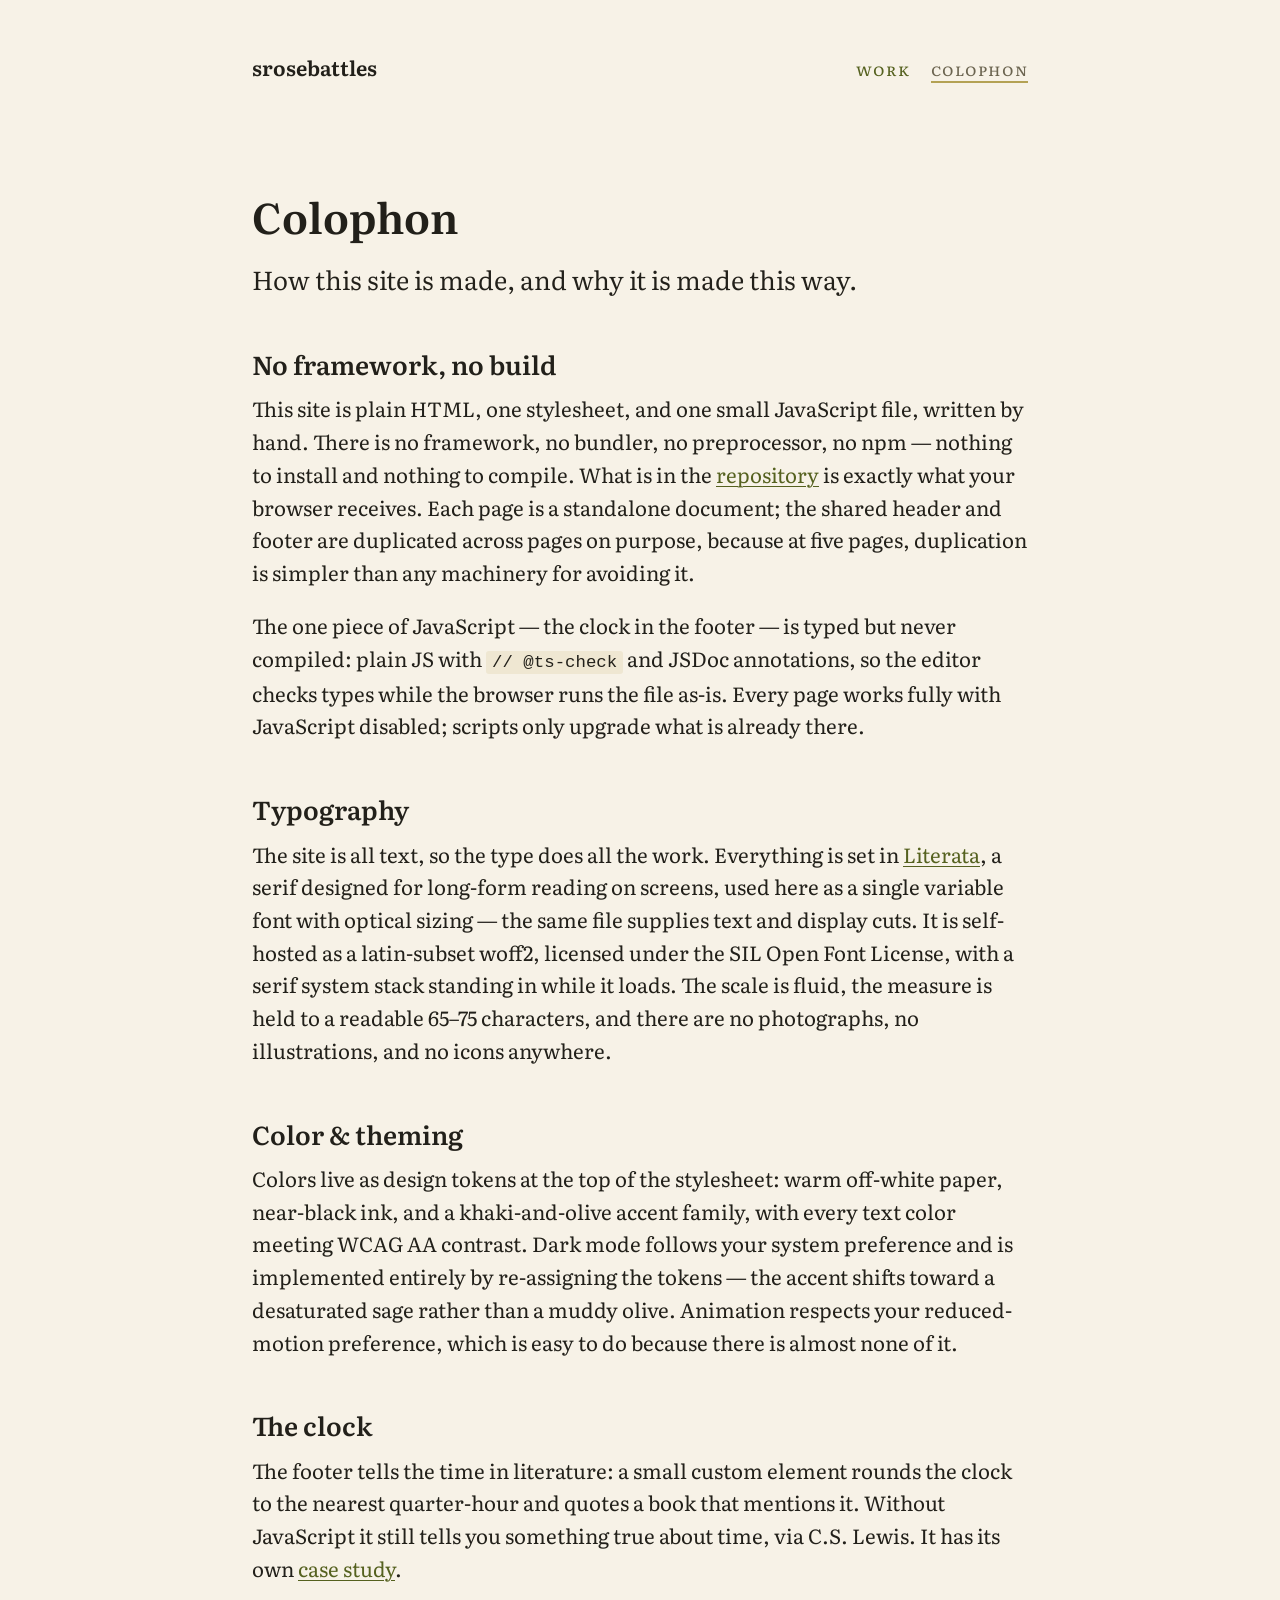
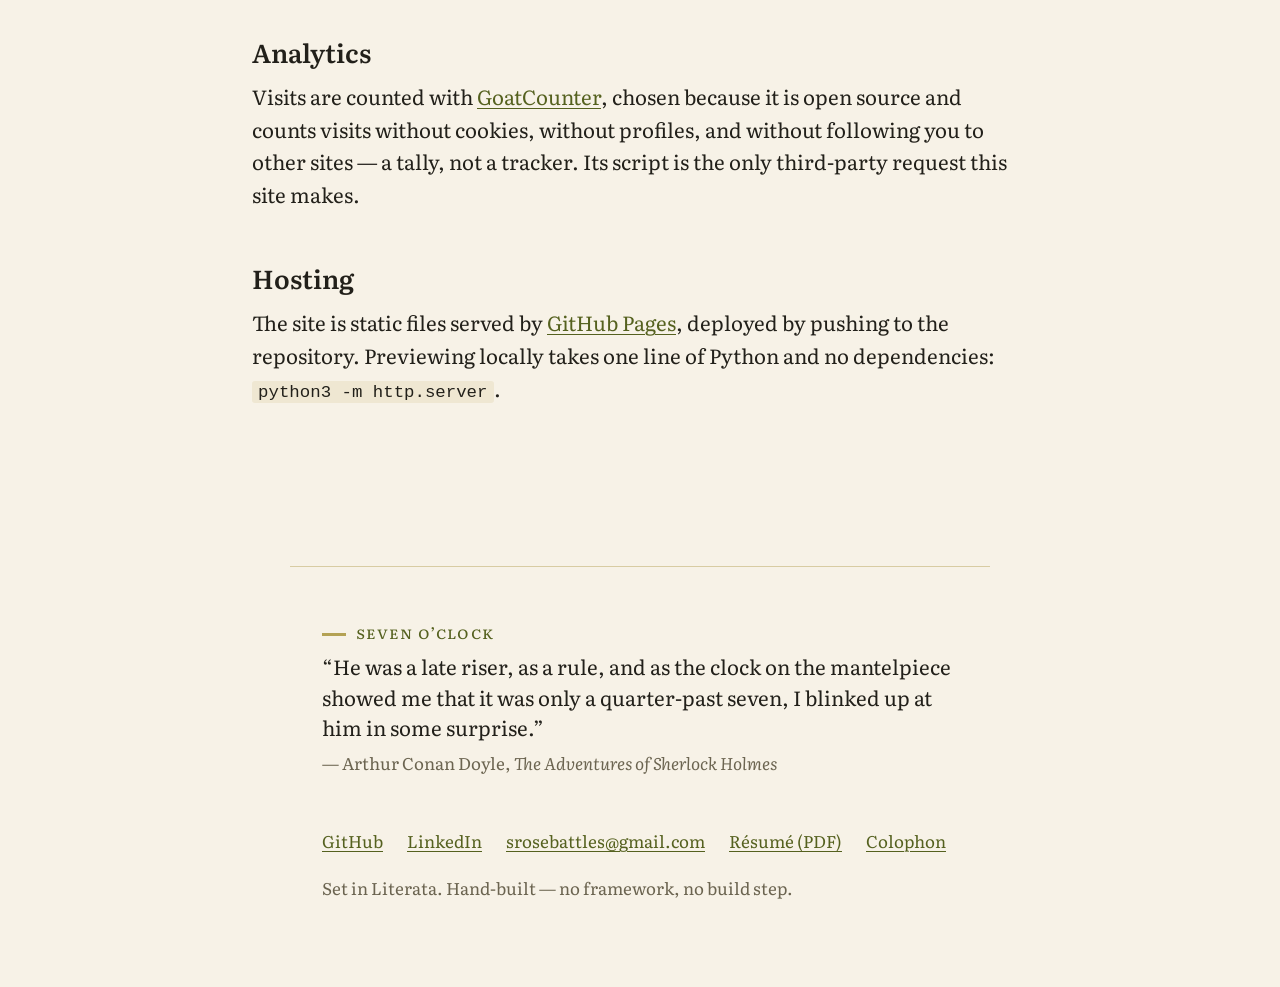
==== colophon/index.html @ d33fc6aa "Add colophon drafted from the repo's own facts Covers the no-framework/no-build approach, typed-neve" ====
<!DOCTYPE html>
<html lang="en">
<head>
  <meta charset="utf-8">
  <meta name="viewport" content="width=device-width, initial-scale=1">
  <title>Colophon — srosebattles</title>
  <meta name="description" content="How this site is made: no framework, no build step, typed-but-never-compiled JavaScript, self-hosted Literata, and analytics that don't follow you around.">
  <meta name="color-scheme" content="light dark">
  <meta name="theme-color" content="#f7f2e7" media="(prefers-color-scheme: light)">
  <meta name="theme-color" content="#1a1914" media="(prefers-color-scheme: dark)">
  <link rel="canonical" href="https://srosebattles.github.io/text-first-portfolio-site/colophon/">
  <link rel="icon" href="../assets/favicon.svg" type="image/svg+xml">
  <link rel="preload" href="../assets/fonts/Literata-latin.woff2" as="font" type="font/woff2" crossorigin>
  <link rel="stylesheet" href="../assets/site.css">
  <meta property="og:type" content="website">
  <meta property="og:site_name" content="srosebattles">
  <meta property="og:title" content="Colophon — srosebattles">
  <meta property="og:description" content="How this site is made: no framework, no build step, typed-but-never-compiled JavaScript, self-hosted Literata, and analytics that don't follow you around.">
  <meta property="og:url" content="https://srosebattles.github.io/text-first-portfolio-site/colophon/">
  <meta property="og:image" content="https://srosebattles.github.io/text-first-portfolio-site/assets/og.png">
  <meta property="og:image:width" content="1200">
  <meta property="og:image:height" content="630">
  <meta property="og:image:alt" content="Text on warm paper: srosebattles, front-end engineer.">
  <meta name="twitter:card" content="summary_large_image">
  <meta name="twitter:title" content="Colophon — srosebattles">
  <meta name="twitter:description" content="How this site is made: no framework, no build step, typed-but-never-compiled JavaScript, self-hosted Literata, and analytics that don't follow you around.">
  <meta name="twitter:image" content="https://srosebattles.github.io/text-first-portfolio-site/assets/og.png">
  <script type="module" src="../assets/quoting-clock.js"></script>
</head>
<body>
  <a class="skip-link" href="#main">Skip to content</a>

  <header class="site-header">
    <p class="site-name"><a href="../">srosebattles</a></p>
    <nav class="site-nav" aria-label="Site">
      <ul>
        <li><a href="../#work">Work</a></li>
        <li><a href="./" aria-current="page">Colophon</a></li>
      </ul>
    </nav>
  </header>

  <main id="main">
    <!-- TODO(srosebattles): this page is drafted for real from the repo —
         give it an editing pass in your own voice. -->
    <article>
      <h1>Colophon</h1>
      <p class="standfirst">How this site is made, and why it is made this way.</p>

      <section>
        <h2 id="no-framework">No framework, no build</h2>
        <p>This site is plain HTML, one stylesheet, and one small JavaScript
        file, written by hand. There is no framework, no bundler, no
        preprocessor, no npm — nothing to install and nothing to compile. What
        is in the <a href="https://github.com/srosebattles/text-first-portfolio-site">repository</a>
        is exactly what your browser receives. Each page is a standalone
        document; the shared header and footer are duplicated across pages on
        purpose, because at five pages, duplication is simpler than any
        machinery for avoiding it.</p>
        <p>The one piece of JavaScript — the clock in the footer — is typed
        but never compiled: plain JS with <code>// @ts-check</code> and JSDoc
        annotations, so the editor checks types while the browser runs the
        file as-is. Every page works fully with JavaScript disabled; scripts
        only upgrade what is already there.</p>
      </section>

      <section>
        <h2 id="typography">Typography</h2>
        <p>The site is all text, so the type does all the work. Everything is
        set in <a href="https://github.com/googlefonts/literata">Literata</a>,
        a serif designed for long-form reading on screens, used here as a
        single variable font with optical sizing — the same file supplies text
        and display cuts. It is self-hosted as a latin-subset woff2, licensed
        under the SIL Open Font License, with a serif system stack standing in
        while it loads. The scale is fluid, the measure is held to a readable
        65–75 characters, and there are no photographs, no illustrations, and
        no icons anywhere.</p>
      </section>

      <section>
        <h2 id="color">Color &amp; theming</h2>
        <p>Colors live as design tokens at the top of the stylesheet: warm
        off-white paper, near-black ink, and a khaki-and-olive accent family,
        with every text color meeting WCAG AA contrast. Dark mode follows your
        system preference and is implemented entirely by re-assigning the
        tokens — the accent shifts toward a desaturated sage rather than a
        muddy olive. Animation respects your reduced-motion preference, which
        is easy to do because there is almost none of it.</p>
      </section>

      <section>
        <h2 id="clock">The clock</h2>
        <p>The footer tells the time in literature: a small custom element
        rounds the clock to the nearest quarter-hour and quotes a book that
        mentions it. Without JavaScript it still tells you something true
        about time, via C.S. Lewis. It has its own
        <a href="../work/quoting-clock/">case study</a>.</p>
      </section>

      <section>
        <h2 id="analytics">Analytics</h2>
        <p>Visits are counted with <a href="https://www.goatcounter.com/">GoatCounter</a>,
        chosen because it is open source and counts visits without cookies,
        without profiles, and without following you to other sites — a tally,
        not a tracker. Its script is the only third-party request this site
        makes.</p>
      </section>

      <section>
        <h2 id="hosting">Hosting</h2>
        <p>The site is static files served by
        <a href="https://pages.github.com/">GitHub Pages</a>, deployed by
        pushing to the repository. Previewing locally takes one line of
        Python and no dependencies: <code>python3 -m http.server</code>.</p>
      </section>
    </article>
  </main>

  <footer class="site-footer">
    <quoting-clock>
      <figure>
        <blockquote>“. . . if, I say, she had got into another world, I should
        not be at all surprised to find that the other world had a separate
        time all its own;”</blockquote>
        <figcaption>— C.S. Lewis, <cite>The Lion, the Witch and the Wardrobe</cite></figcaption>
      </figure>
    </quoting-clock>
    <nav aria-label="Elsewhere">
      <ul>
        <li><a href="https://github.com/srosebattles">GitHub</a></li>
        <li><a href="https://www.linkedin.com/in/srosebattles">LinkedIn</a></li>
        <li><a href="mailto:srosebattles@gmail.com">srosebattles@gmail.com</a></li>
        <li><a href="../resume.pdf">Résumé (PDF)</a></li>
        <li><a href="./">Colophon</a></li>
      </ul>
    </nav>
    <p class="fineprint">Set in Literata. Hand-built — no framework, no build step.</p>
  </footer>

  <!-- GoatCounter — the site's only third-party request.
       TODO(srosebattles): register at goatcounter.com and replace the site code. -->
  <script data-goatcounter="https://SROSEBATTLES_TODO.goatcounter.com/count" async src="https://gc.zgo.at/count.js"></script>
</body>
</html>
---- assets/site.css ----
/* ==========================================================================
   site.css — the one stylesheet.
   Order: tokens → fonts → reset → base typography → layout → components
   → states & motion. Colors exist only as tokens in the two blocks below.
   ========================================================================== */

/* --------------------------------------------------------------------------
   1 · Design tokens
   Text colors are AA-checked against both paper and tint (see CLAUDE.md).
   --color-khaki is non-text only: rules, markers, tints, hover decoration.
   -------------------------------------------------------------------------- */

:root {
  color-scheme: light dark;

  /* color: light scheme — warm paper, near-black ink, olive accent */
  --color-paper: #f7f2e7;
  --color-paper-tint: #efe7d2;
  --color-ink: #22201a;
  --color-ink-muted: #6b6450;
  --color-accent-ink: #55611f; /* olive dark enough for text: 6.0:1 on paper */
  --color-khaki: #b4a254;      /* non-text accent only */
  --color-rule: #d8cca3;

  /* type */
  --font-serif: "Literata", Georgia, "Times New Roman", serif;

  /* fluid scale, ~18px→20px body between 320px and 1280px viewports */
  --step--1: clamp(0.94rem, 0.9rem + 0.2vw, 1.06rem);
  --step-0: clamp(1.125rem, 1.07rem + 0.26vw, 1.28rem);
  --step-1: clamp(1.35rem, 1.26rem + 0.44vw, 1.62rem);
  --step-2: clamp(1.62rem, 1.47rem + 0.73vw, 2.07rem);
  --step-3: clamp(1.94rem, 1.71rem + 1.16vw, 2.66rem);

  /* space */
  --gutter: clamp(1rem, 4vw, 2rem);
  --space-s: 0.75rem;
  --space-m: 1.25rem;
  --space-l: clamp(2rem, 1.6rem + 2vw, 3.25rem);
  --space-xl: clamp(3.25rem, 2.4rem + 4vw, 5.5rem);

  /* body measure: 65–75ch per the design system */
  --measure: 70ch;
}

@media (prefers-color-scheme: dark) {
  :root {
    /* dark scheme — accent shifts to desaturated sage/gold-green */
    --color-paper: #1a1914;
    --color-paper-tint: #24221a;
    --color-ink: #eae3d2;
    --color-ink-muted: #a89f87;
    --color-accent-ink: #b9be8c; /* sage: 9.1:1 on dark paper */
    --color-khaki: #6e6f4c;
    --color-rule: #3a382b;
  }
}

/* --------------------------------------------------------------------------
   2 · Fonts — self-hosted Literata, variable (opsz 7–72, wght 200–900)
   -------------------------------------------------------------------------- */

@font-face {
  font-family: "Literata";
  src: url("fonts/Literata-latin.woff2") format("woff2");
  font-weight: 200 900;
  font-style: normal;
  font-display: swap;
}

@font-face {
  font-family: "Literata";
  src: url("fonts/Literata-Italic-latin.woff2") format("woff2");
  font-weight: 200 900;
  font-style: italic;
  font-display: swap;
}

/* --------------------------------------------------------------------------
   3 · Reset (small on purpose)
   -------------------------------------------------------------------------- */

*,
*::before,
*::after {
  box-sizing: border-box;
}

body,
h1,
h2,
h3,
p,
ul,
ol,
li,
figure,
blockquote {
  margin: 0;
}

/* --------------------------------------------------------------------------
   4 · Base typography
   -------------------------------------------------------------------------- */

html {
  background: var(--color-paper);
}

body {
  font-family: var(--font-serif);
  font-size: var(--step-0);
  font-optical-sizing: auto;
  line-height: 1.6;
  color: var(--color-ink);
  background: var(--color-paper);
  -webkit-text-size-adjust: 100%;
}

h1 {
  font-size: var(--step-3);
  font-weight: 640;
  line-height: 1.15;
  text-wrap: balance;
}

h2 {
  font-size: var(--step-1);
  font-weight: 600;
  line-height: 1.25;
  margin-block: var(--space-l) var(--space-s);
  text-wrap: balance;
}

h3 {
  font-size: var(--step-0);
  font-weight: 640;
  line-height: 1.3;
  margin-block: var(--space-m) var(--space-s);
}

p,
ul,
ol {
  margin-block-end: 1em;
}

a {
  color: var(--color-accent-ink);
  text-decoration-thickness: 0.06em;
  text-underline-offset: 0.16em;
}

a:hover {
  text-decoration-color: var(--color-khaki);
  text-decoration-thickness: 0.12em;
}

code {
  font-family: ui-monospace, "SF Mono", Menlo, Consolas, monospace;
  font-size: 0.85em;
  background: var(--color-paper-tint);
  padding: 0.1em 0.35em;
  border-radius: 3px;
}

::selection {
  background: var(--color-khaki);
  color: var(--color-ink);
}

/* --------------------------------------------------------------------------
   5 · Layout — one centered column of readable measure
   -------------------------------------------------------------------------- */

.site-header,
main,
.site-footer {
  max-inline-size: var(--measure);
  margin-inline: auto;
  padding-inline: var(--gutter);
}

main {
  padding-block-end: var(--space-xl);
}

/* --------------------------------------------------------------------------
   6 · Components
   -------------------------------------------------------------------------- */

/* Skip link — first focusable element on every page */
.skip-link {
  position: absolute;
  inset-block-start: 0.75rem;
  inset-inline-start: 0.75rem;
  z-index: 1;
  padding: 0.5rem 0.9rem;
  background: var(--color-paper);
  border: 1px solid var(--color-khaki);
  transform: translateY(calc(-100% - 1.5rem));
}

.skip-link:focus-visible {
  transform: none;
}

/* Site header */
.site-header {
  display: flex;
  flex-wrap: wrap;
  align-items: baseline;
  justify-content: space-between;
  gap: var(--space-s) var(--space-m);
  padding-block: var(--space-l) var(--space-xl);
}

.site-name {
  font-weight: 640;
  font-size: var(--step-0);
}

.site-name a {
  color: inherit;
  text-decoration: none;
}

.site-name a:hover {
  text-decoration: underline;
  text-decoration-color: var(--color-khaki);
  text-decoration-thickness: 0.12em;
}

.site-nav ul {
  display: flex;
  gap: var(--space-m);
  list-style: none;
  padding: 0;
  margin: 0;
}

.site-nav a {
  font-size: var(--step--1);
  font-variant-caps: all-small-caps;
  letter-spacing: 0.07em;
  text-decoration: none;
}

.site-nav a:hover {
  text-decoration: underline;
  text-decoration-color: var(--color-khaki);
}

.site-nav a[aria-current="page"] {
  color: var(--color-ink-muted);
  border-block-end: 2px solid var(--color-khaki);
}

/* Masthead (home) */
.masthead {
  padding-block: var(--space-xl) 0;
}

/* Statement — the home page's h1 is the positioning statement */
.statement {
  font-size: var(--step-2);
  font-weight: 560;
  line-height: 1.25;
  margin-block-end: var(--space-l);
}

/* Standfirst — the big opening line on every page */
.standfirst {
  font-size: var(--step-1);
  font-weight: 380;
  line-height: 1.4;
  margin-block: var(--space-m) 0;
  text-wrap: pretty;
}

/* Tech-context line on case studies */
.tech-context {
  font-size: var(--step--1);
  font-variant-caps: all-small-caps;
  letter-spacing: 0.07em;
  color: var(--color-ink-muted);
  margin-block: var(--space-s) 0;
}

/* Case-study index on the home page */
.work-index {
  list-style: none;
  padding: 0;
}

.work-index > li + li {
  margin-block-start: var(--space-m);
  border-block-start: 1px solid var(--color-rule);
  padding-block-start: var(--space-m);
}

.work-index h3 {
  margin-block: 0 0.15rem;
  font-size: var(--step-1);
  font-weight: 600;
}

.work-index p {
  margin: 0;
  color: var(--color-ink-muted);
}

/* Placeholder copy awaiting the owner's own words */
[data-todo] {
  background: var(--color-paper-tint);
  border-inline-start: 3px solid var(--color-khaki);
  border-radius: 2px;
  padding: 0.6rem 0.9rem;
}

[data-todo]::before {
  content: "to do · placeholder copy";
  display: block;
  font-size: var(--step--1);
  font-variant-caps: all-small-caps;
  letter-spacing: 0.07em;
  color: var(--color-accent-ink);
  margin-block-end: 0.2rem;
}

/* Site footer */
.site-footer {
  border-block-start: 1px solid var(--color-rule);
  margin-block-start: var(--space-l);
  padding-block: var(--space-l) var(--space-xl);
  font-size: var(--step--1);
}

.site-footer nav ul {
  display: flex;
  flex-wrap: wrap;
  gap: 0.35rem 1.5rem;
  list-style: none;
  padding: 0;
  margin: 0;
}

.fineprint {
  color: var(--color-ink-muted);
  margin-block: var(--space-m) 0;
}

/* Quoting clock — <quoting-clock> custom element, static fallback inside */
quoting-clock {
  display: block;
  margin-block-end: var(--space-l);
}

quoting-clock .clock-time {
  font-variant-caps: all-small-caps;
  letter-spacing: 0.07em;
  color: var(--color-accent-ink);
  margin-block-end: 0.35rem;
}

quoting-clock .clock-time::before {
  content: "";
  display: inline-block;
  inline-size: 1.5rem;
  block-size: 0.14em;
  background: var(--color-khaki);
  margin-inline-end: 0.6rem;
  vertical-align: 0.22em;
}

quoting-clock blockquote {
  font-size: var(--step-0);
  line-height: 1.5;
  text-wrap: pretty;
}

quoting-clock figcaption {
  color: var(--color-ink-muted);
  margin-block-start: 0.35rem;
}

/* --------------------------------------------------------------------------
   7 · States & motion — all motion gated on prefers-reduced-motion
   -------------------------------------------------------------------------- */

:focus-visible {
  outline: 2px solid var(--color-accent-ink);
  outline-offset: 3px;
  border-radius: 1px;
}

@keyframes clock-fade {
  from {
    opacity: 0;
    translate: 0 0.3rem;
  }
  to {
    opacity: 1;
    translate: 0 0;
  }
}

@media (prefers-reduced-motion: no-preference) {
  html {
    scroll-behavior: smooth;
  }

  a {
    transition: text-decoration-color 150ms ease, text-decoration-thickness 150ms ease;
  }

  quoting-clock .clock-swap {
    animation: clock-fade 500ms ease-out both;
  }
}
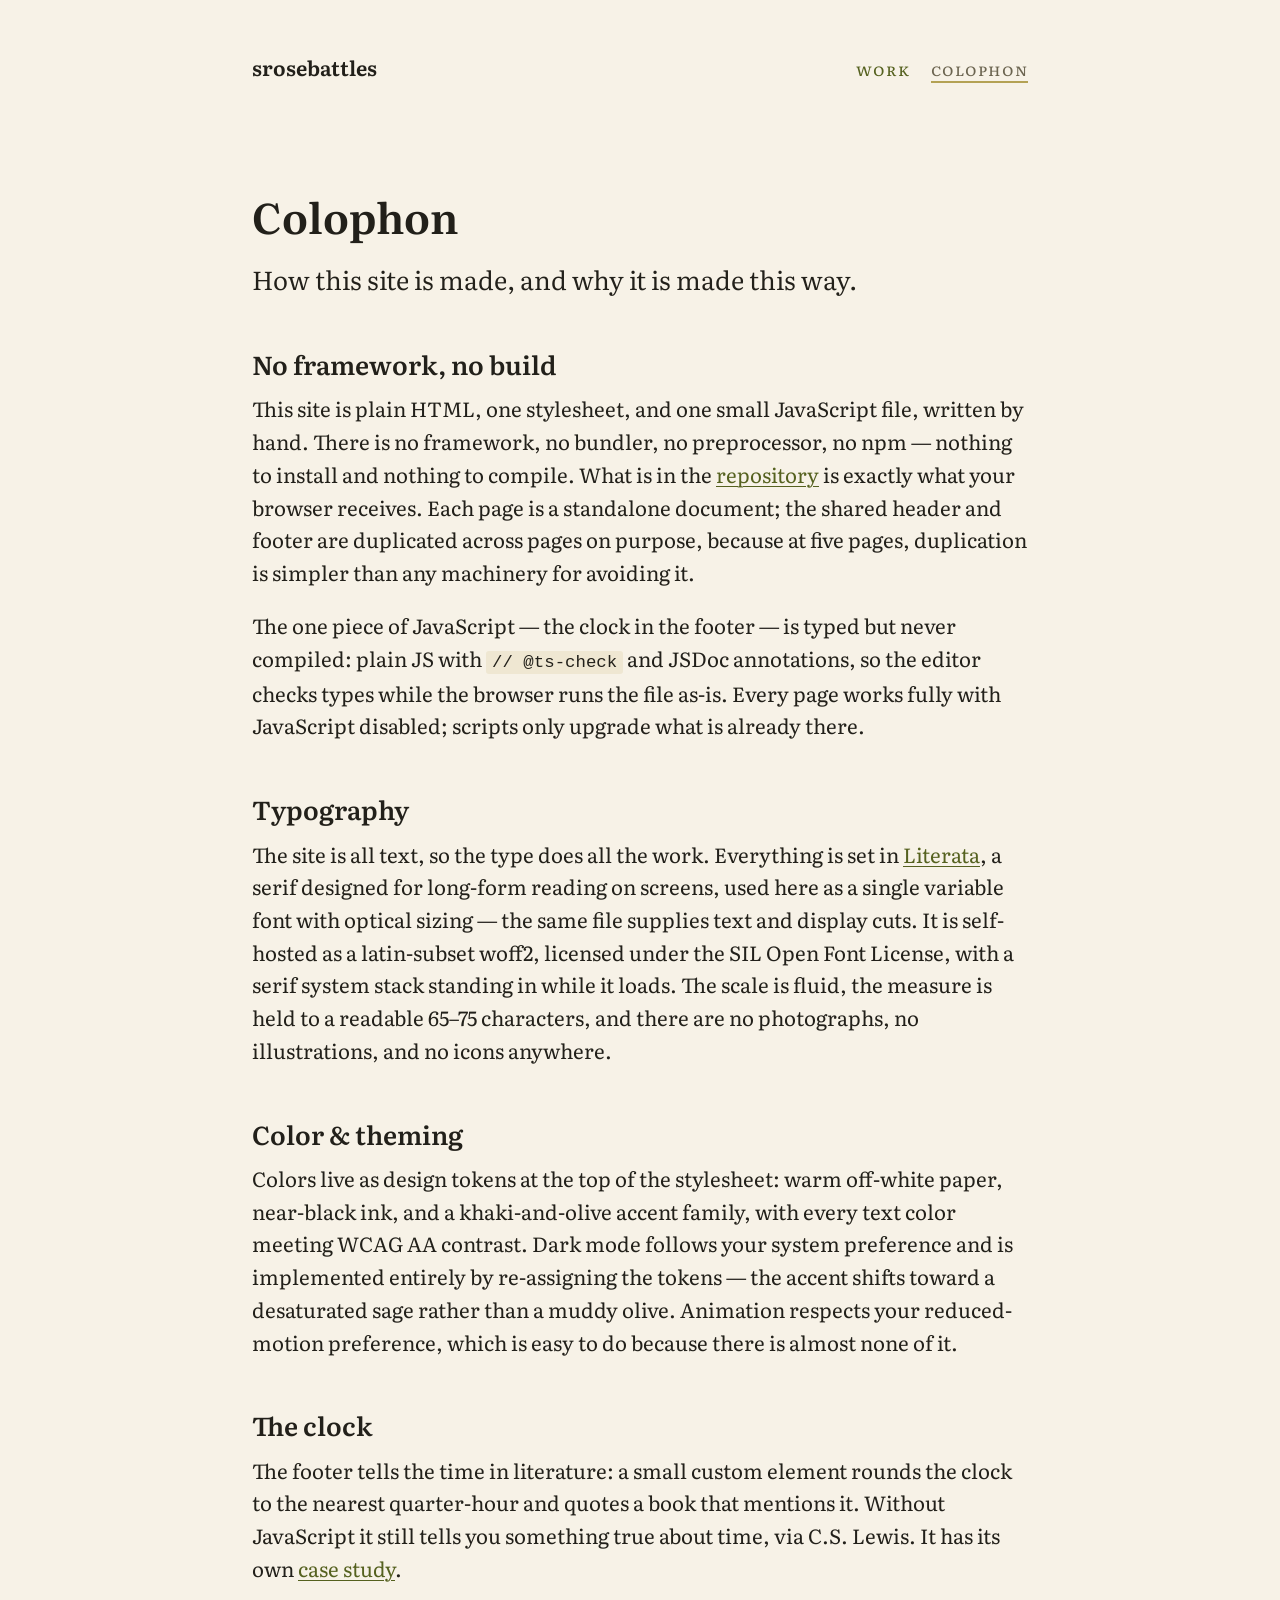
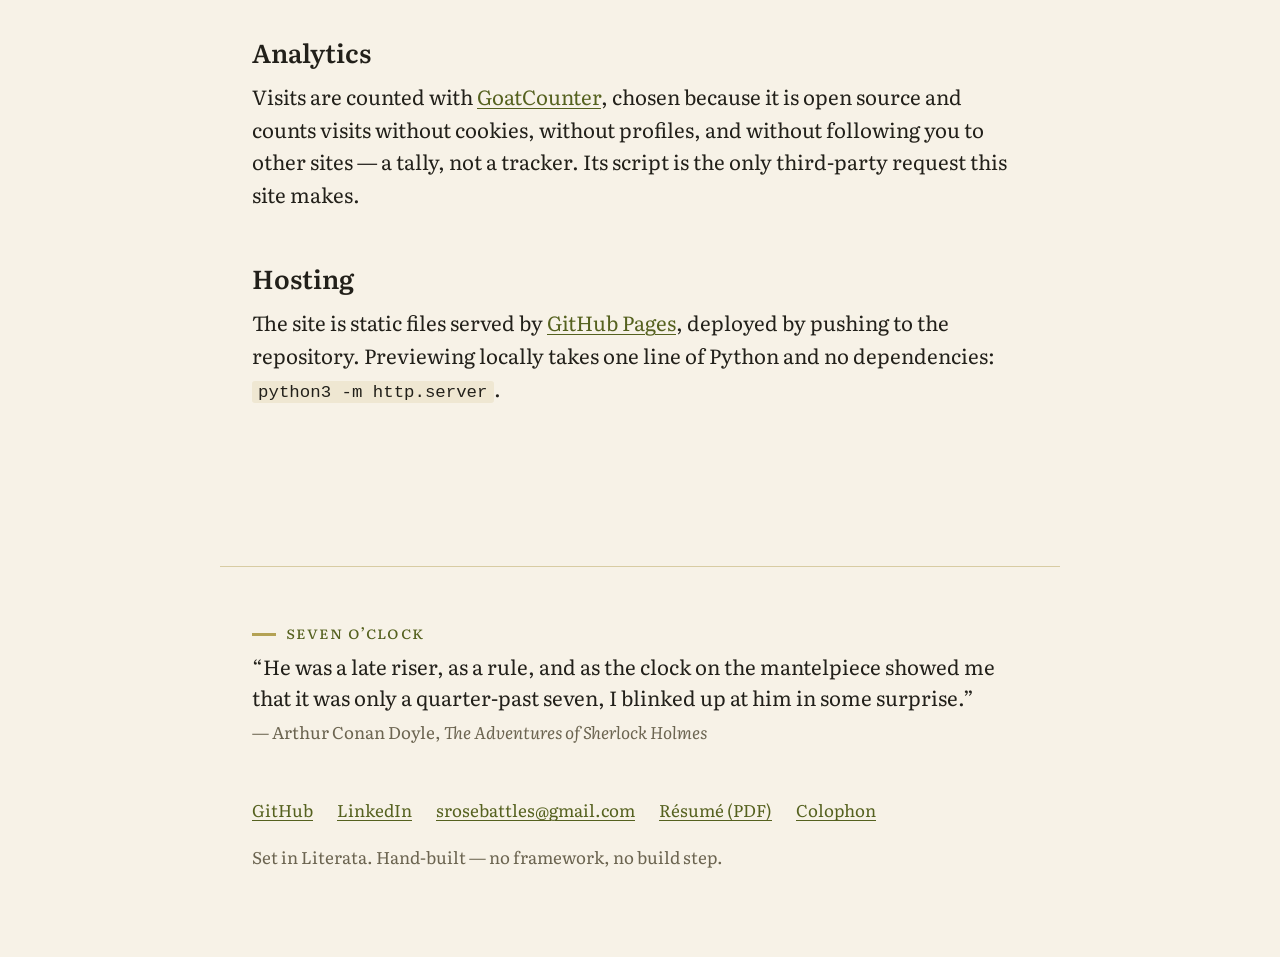
==== commit c851aaff: "Remove the tagline from the Open Graph card The card is now the wordmark alone, so it makes no claim" ====
--- a/colophon/index.html
+++ b/colophon/index.html
@@ -20,7 +20,7 @@
   <meta property="og:image" content="https://srosebattles.github.io/text-first-portfolio-site/assets/og.png">
   <meta property="og:image:width" content="1200">
   <meta property="og:image:height" content="630">
-  <meta property="og:image:alt" content="Text on warm paper: srosebattles, front-end engineer.">
+  <meta property="og:image:alt" content="Text on warm paper: srosebattles.">
   <meta name="twitter:card" content="summary_large_image">
   <meta name="twitter:title" content="Colophon — srosebattles">
   <meta name="twitter:description" content="How this site is made: no framework, no build step, typed-but-never-compiled JavaScript, self-hosted Literata, and analytics that don't follow you around.">
--- a/assets/site.css
+++ b/assets/site.css
@@ -328,11 +328,15 @@
   margin-block-end: 0.2rem;
 }
 
-/* Site footer */
+/* Site footer. NB: the measure is in ch, so the container must keep the
+   body font-size — only inner text scales down. */
 .site-footer {
   border-block-start: 1px solid var(--color-rule);
   margin-block-start: var(--space-l);
   padding-block: var(--space-l) var(--space-xl);
+}
+
+.site-footer nav {
   font-size: var(--step--1);
 }
 
@@ -346,6 +350,7 @@
 }
 
 .fineprint {
+  font-size: var(--step--1);
   color: var(--color-ink-muted);
   margin-block: var(--space-m) 0;
 }
@@ -357,6 +362,7 @@
 }
 
 quoting-clock .clock-time {
+  font-size: var(--step--1);
   font-variant-caps: all-small-caps;
   letter-spacing: 0.07em;
   color: var(--color-accent-ink);
@@ -380,6 +386,7 @@
 }
 
 quoting-clock figcaption {
+  font-size: var(--step--1);
   color: var(--color-ink-muted);
   margin-block-start: 0.35rem;
 }
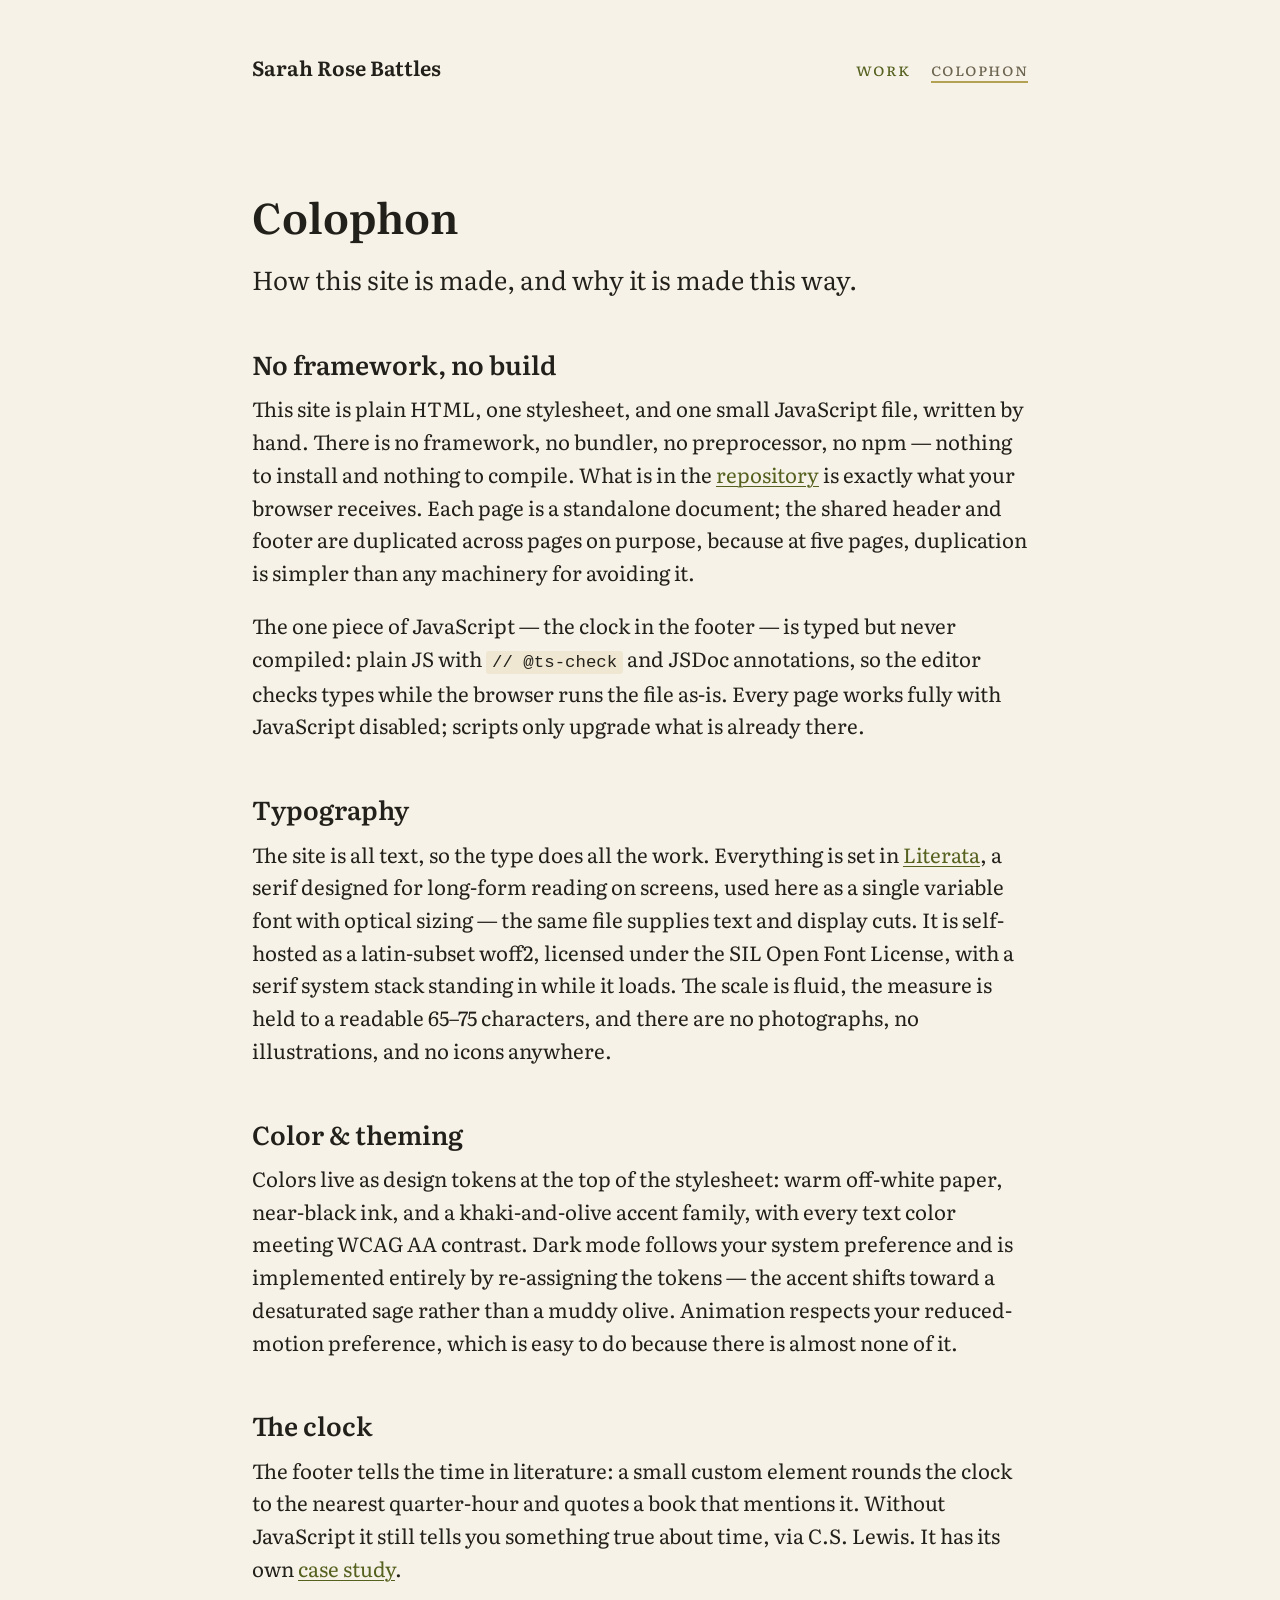
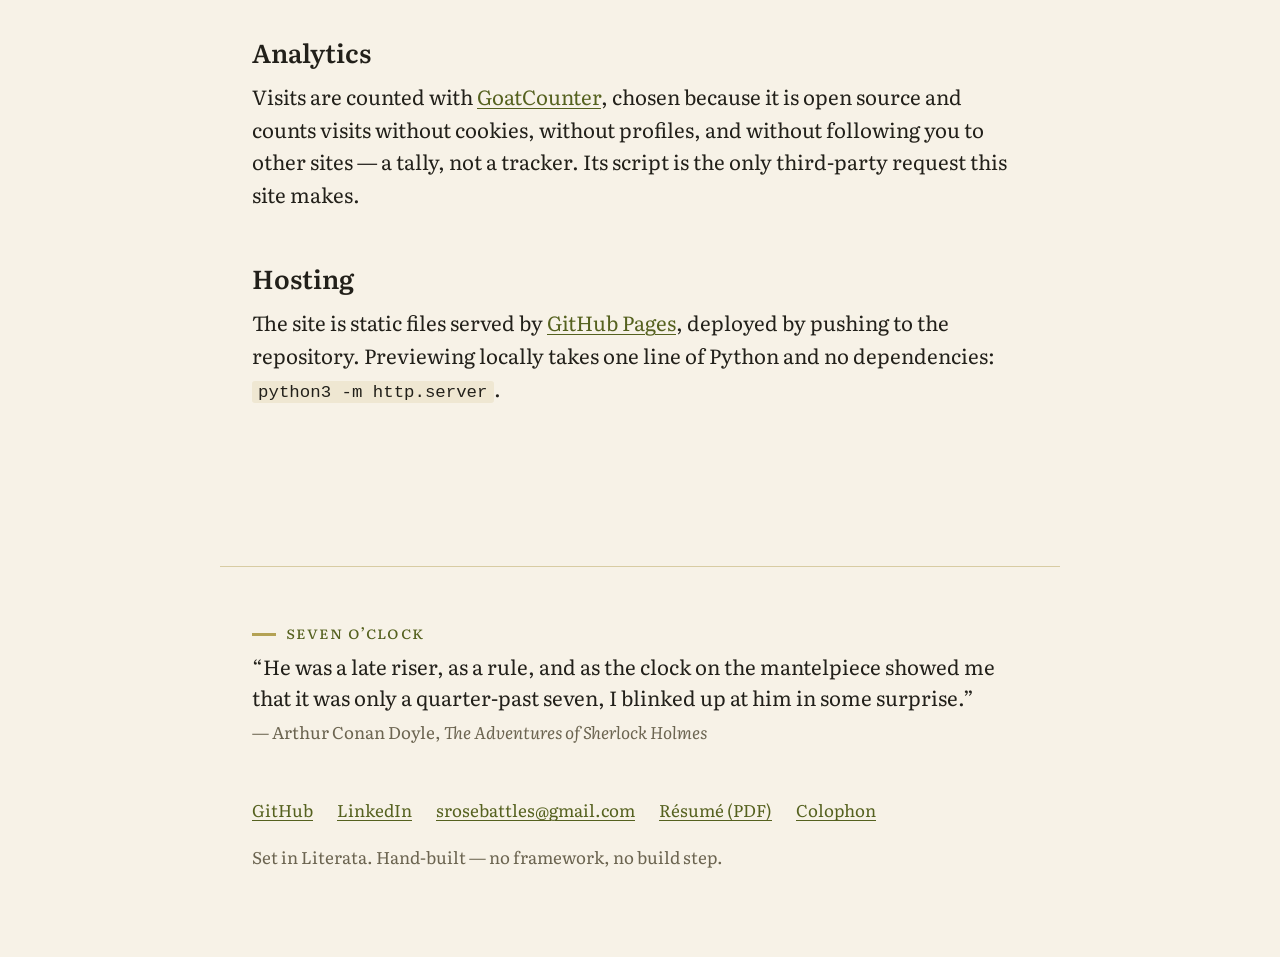
==== commit 3ae5227b: "Use Sarah Rose Battles and the real tagline as the site identity Name replaces the handle in titles," ====
--- a/colophon/index.html
+++ b/colophon/index.html
@@ -3,7 +3,7 @@
 <head>
   <meta charset="utf-8">
   <meta name="viewport" content="width=device-width, initial-scale=1">
-  <title>Colophon — srosebattles</title>
+  <title>Colophon — Sarah Rose Battles</title>
   <meta name="description" content="How this site is made: no framework, no build step, typed-but-never-compiled JavaScript, self-hosted Literata, and analytics that don't follow you around.">
   <meta name="color-scheme" content="light dark">
   <meta name="theme-color" content="#f7f2e7" media="(prefers-color-scheme: light)">
@@ -13,8 +13,8 @@
   <link rel="preload" href="../assets/fonts/Literata-latin.woff2" as="font" type="font/woff2" crossorigin>
   <link rel="stylesheet" href="../assets/site.css">
   <meta property="og:type" content="website">
-  <meta property="og:site_name" content="srosebattles">
-  <meta property="og:title" content="Colophon — srosebattles">
+  <meta property="og:site_name" content="Sarah Rose Battles">
+  <meta property="og:title" content="Colophon — Sarah Rose Battles">
   <meta property="og:description" content="How this site is made: no framework, no build step, typed-but-never-compiled JavaScript, self-hosted Literata, and analytics that don't follow you around.">
   <meta property="og:url" content="https://srosebattles.github.io/text-first-portfolio-site/colophon/">
   <meta property="og:image" content="https://srosebattles.github.io/text-first-portfolio-site/assets/og.png">
@@ -22,7 +22,7 @@
   <meta property="og:image:height" content="630">
   <meta property="og:image:alt" content="Text on warm paper: srosebattles.">
   <meta name="twitter:card" content="summary_large_image">
-  <meta name="twitter:title" content="Colophon — srosebattles">
+  <meta name="twitter:title" content="Colophon — Sarah Rose Battles">
   <meta name="twitter:description" content="How this site is made: no framework, no build step, typed-but-never-compiled JavaScript, self-hosted Literata, and analytics that don't follow you around.">
   <meta name="twitter:image" content="https://srosebattles.github.io/text-first-portfolio-site/assets/og.png">
   <script type="module" src="../assets/quoting-clock.js"></script>
@@ -31,7 +31,7 @@
   <a class="skip-link" href="#main">Skip to content</a>
 
   <header class="site-header">
-    <p class="site-name"><a href="../">srosebattles</a></p>
+    <p class="site-name"><a href="../">Sarah Rose Battles</a></p>
     <nav class="site-nav" aria-label="Site">
       <ul>
         <li><a href="../#work">Work</a></li>
@@ -94,7 +94,7 @@
         rounds the clock to the nearest quarter-hour and quotes a book that
         mentions it. Without JavaScript it still tells you something true
         about time, via C.S. Lewis. It has its own
-        <a href="../work/quoting-clock/">case study</a>.</p>
+        <a href="../work/project-3/">case study</a>.</p>
       </section>
 
       <section>
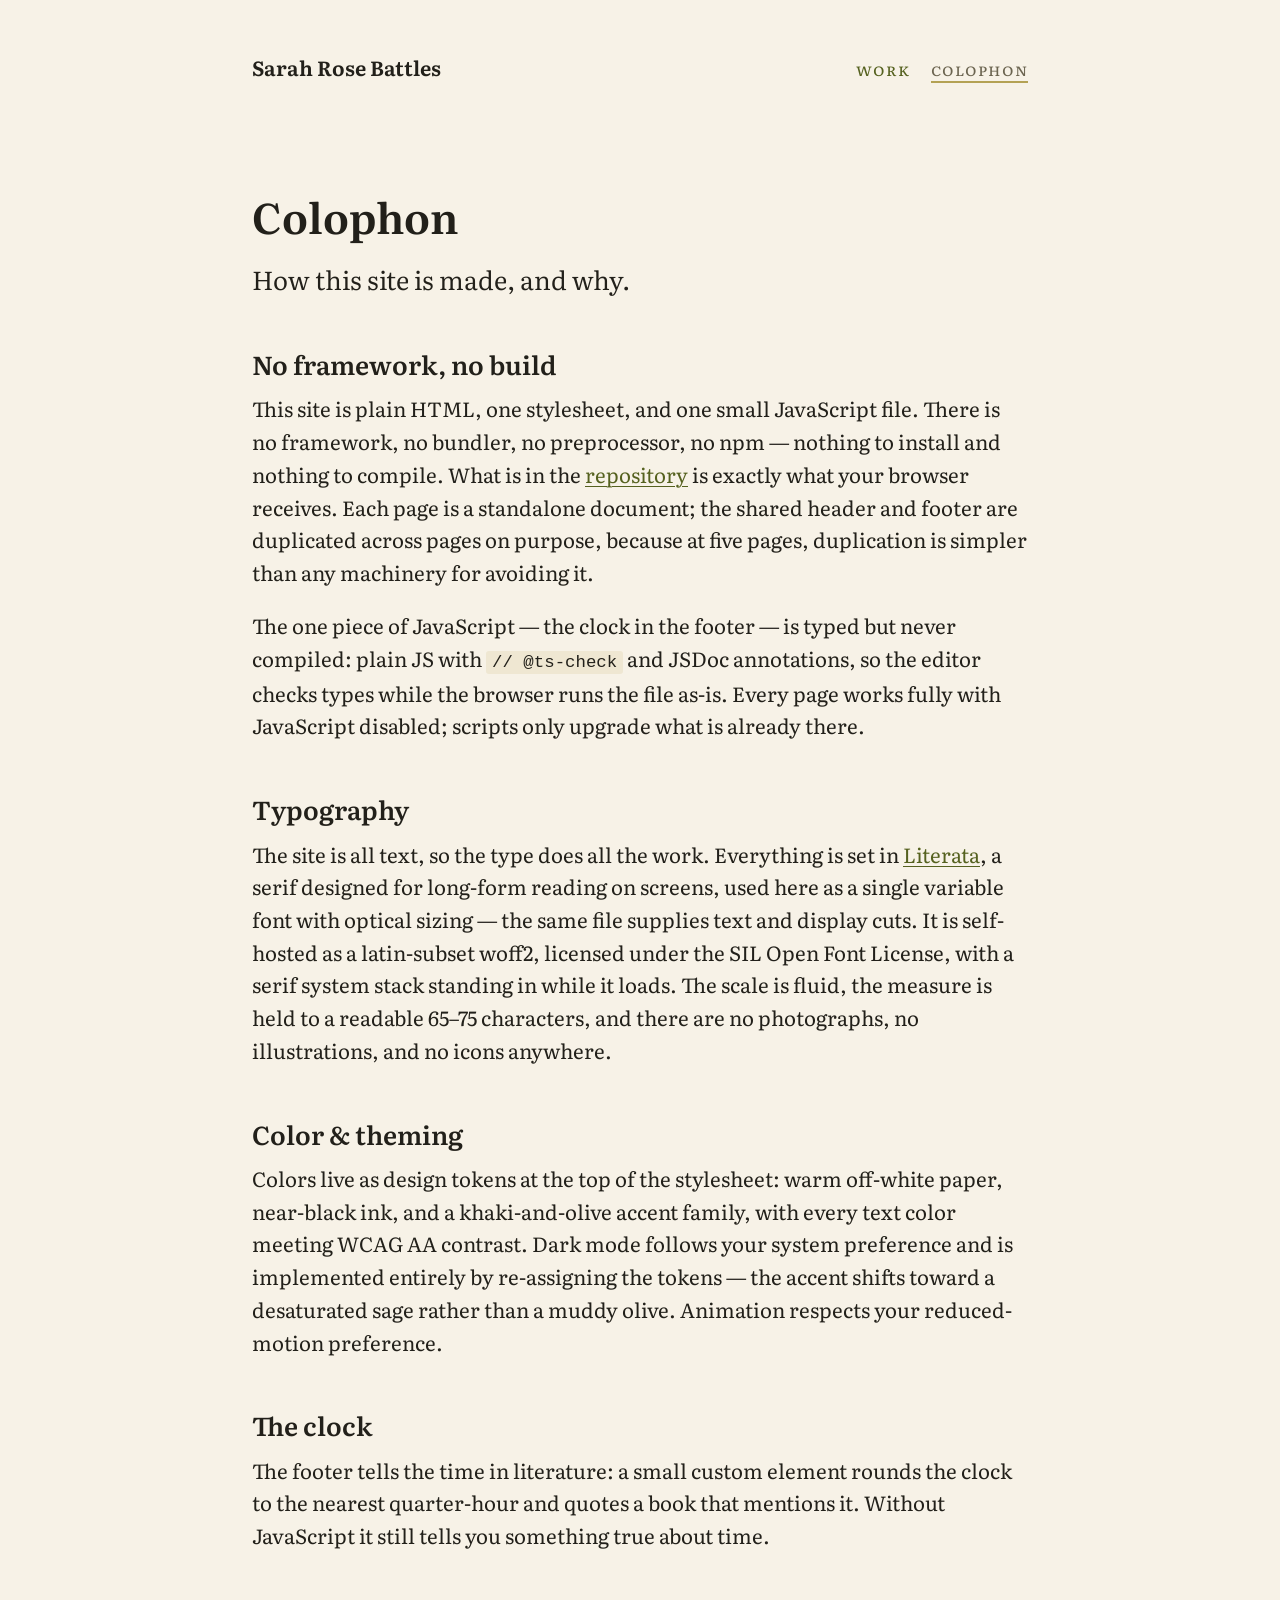
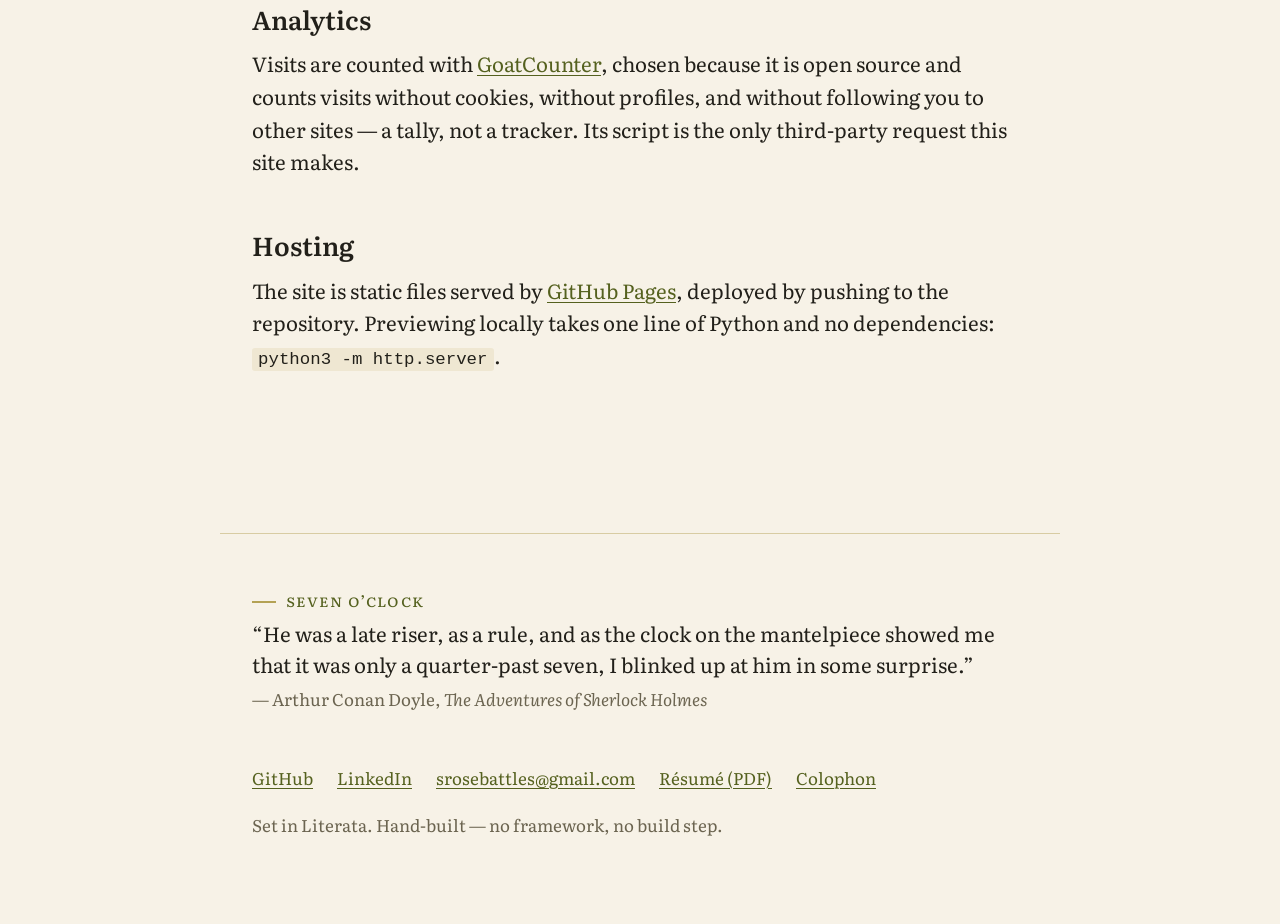
==== commit 5ce18862: "edit text" ====
--- a/colophon/index.html
+++ b/colophon/index.html
@@ -20,7 +20,7 @@
   <meta property="og:image" content="https://srosebattles.github.io/text-first-portfolio-site/assets/og.png">
   <meta property="og:image:width" content="1200">
   <meta property="og:image:height" content="630">
-  <meta property="og:image:alt" content="Text on warm paper: srosebattles.">
+  <meta property="og:image:alt" content="Text on warm paper: Sarah Rose Battles — front-end engineer.">
   <meta name="twitter:card" content="summary_large_image">
   <meta name="twitter:title" content="Colophon — Sarah Rose Battles">
   <meta name="twitter:description" content="How this site is made: no framework, no build step, typed-but-never-compiled JavaScript, self-hosted Literata, and analytics that don't follow you around.">
@@ -45,13 +45,12 @@
          give it an editing pass in your own voice. -->
     <article>
       <h1>Colophon</h1>
-      <p class="standfirst">How this site is made, and why it is made this way.</p>
+      <p class="standfirst">How this site is made, and why.</p>
 
       <section>
         <h2 id="no-framework">No framework, no build</h2>
         <p>This site is plain HTML, one stylesheet, and one small JavaScript
-        file, written by hand. There is no framework, no bundler, no
-        preprocessor, no npm — nothing to install and nothing to compile. What
+        file. There is no framework, no bundler, no preprocessor, no npm — nothing to install and nothing to compile. What
         is in the <a href="https://github.com/srosebattles/text-first-portfolio-site">repository</a>
         is exactly what your browser receives. Each page is a standalone
         document; the shared header and footer are duplicated across pages on
@@ -84,8 +83,7 @@
         with every text color meeting WCAG AA contrast. Dark mode follows your
         system preference and is implemented entirely by re-assigning the
         tokens — the accent shifts toward a desaturated sage rather than a
-        muddy olive. Animation respects your reduced-motion preference, which
-        is easy to do because there is almost none of it.</p>
+        muddy olive. Animation respects your reduced-motion preference.</p>
       </section>
 
       <section>
@@ -93,8 +91,7 @@
         <p>The footer tells the time in literature: a small custom element
         rounds the clock to the nearest quarter-hour and quotes a book that
         mentions it. Without JavaScript it still tells you something true
-        about time, via C.S. Lewis. It has its own
-        <a href="../work/project-3/">case study</a>.</p>
+        about time.</p>
       </section>
 
       <section>
